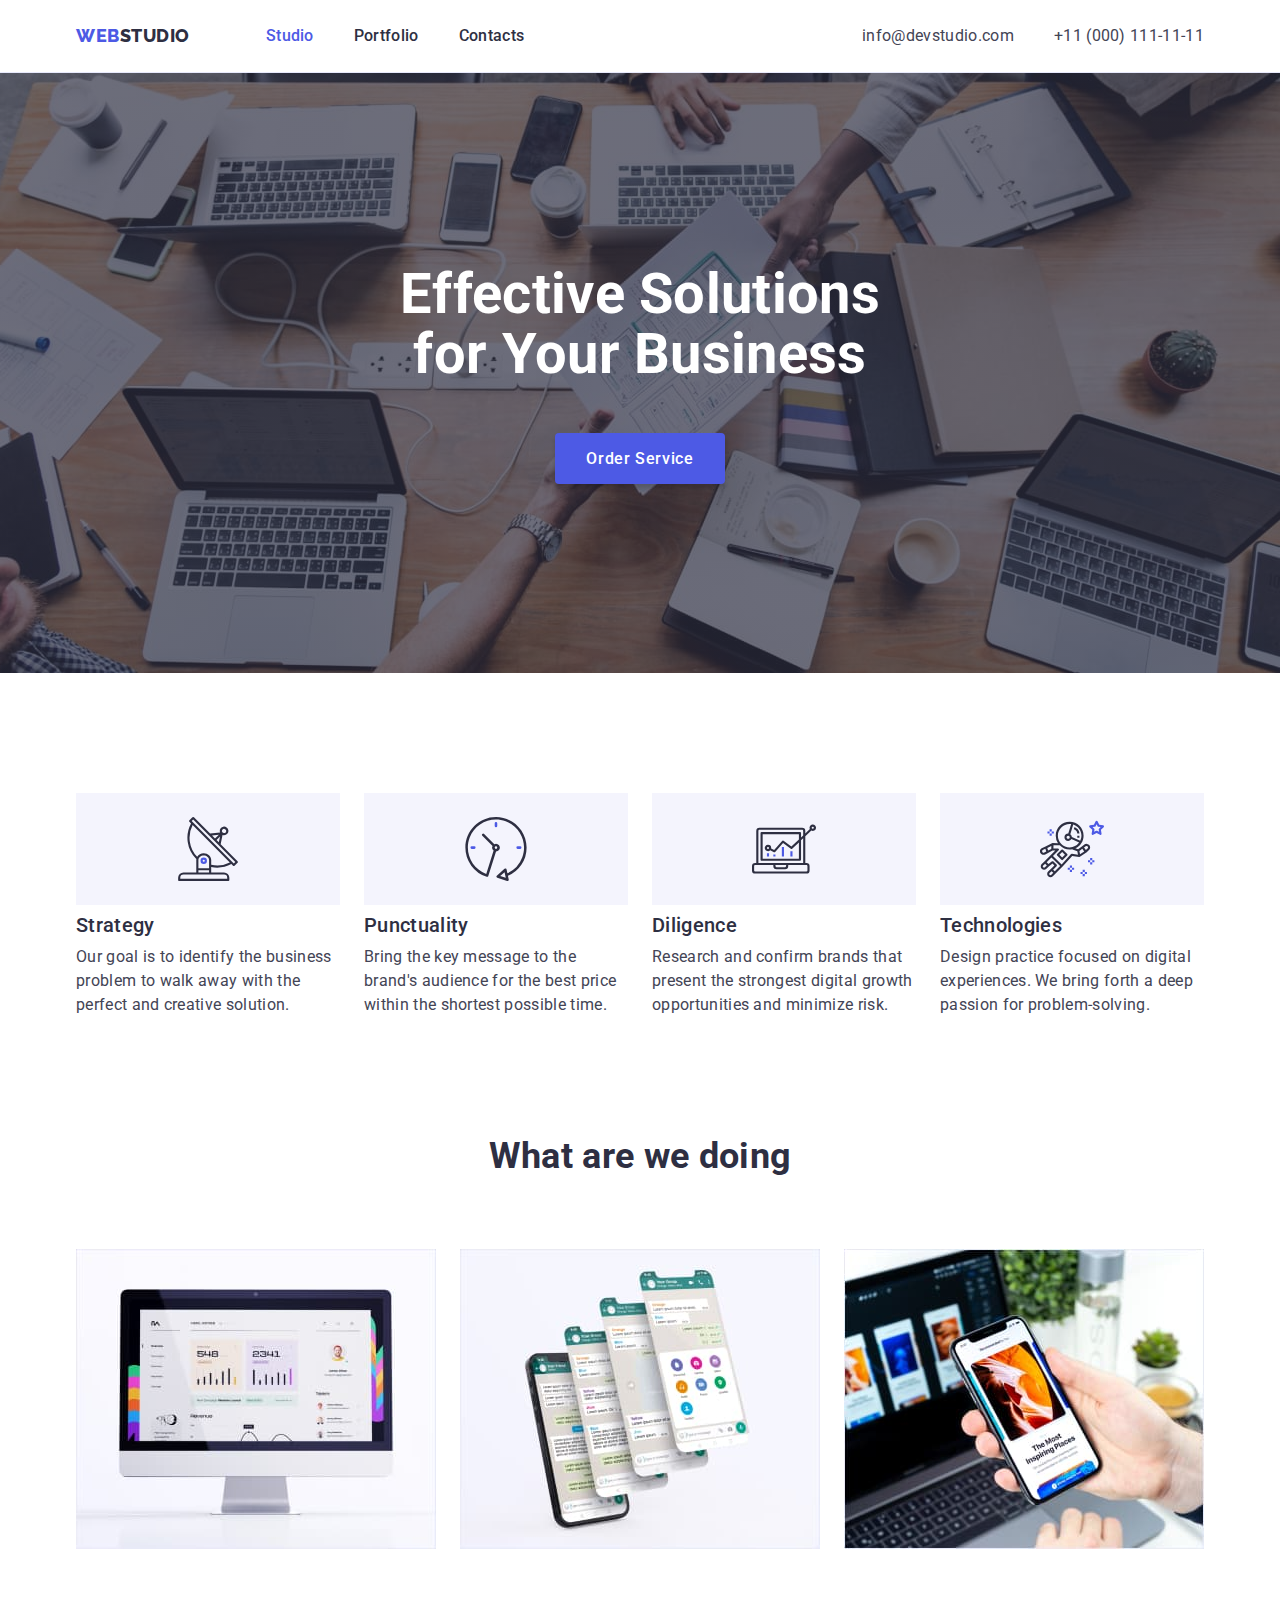
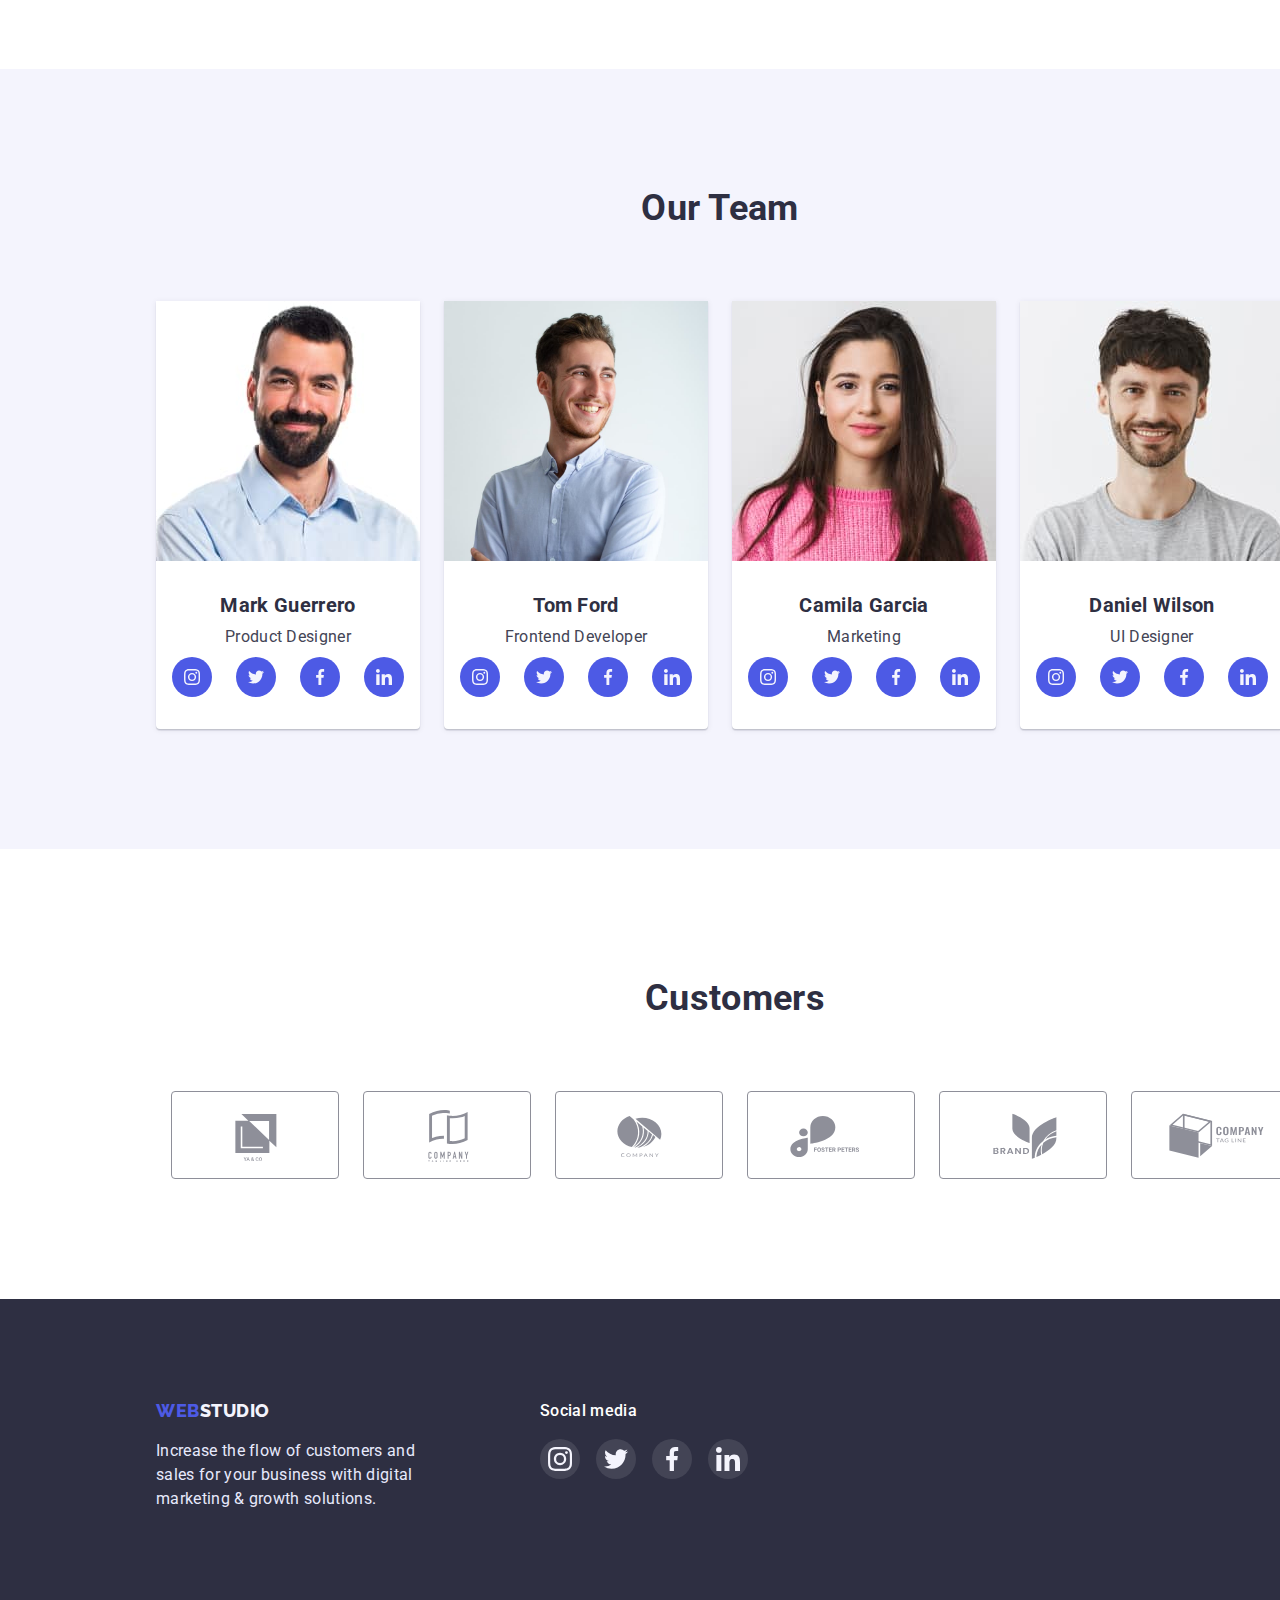
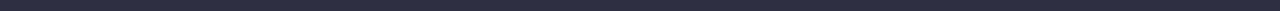
==== index.html @ a512b82d "link in prtfolio work" ====
<!DOCTYPE html>
<html lang="en">
  <head>
    <meta charset="UTF-8" />
    <meta http-equiv="X-UA-Compatible" content="IE=edge" />
    <meta name="viewport" content="width=device-width, initial-scale=1.0" />
    <title>Document</title>
    <link
      rel="stylesheet"
      href="https://cdnjs.cloudflare.com/ajax/libs/modern-normalize/1.1.0/modern-normalize.min.css"
      integrity="sha512-wpPYUAdjBVSE4KJnH1VR1HeZfpl1ub8YT/NKx4PuQ5NmX2tKuGu6U/JRp5y+Y8XG2tV+wKQpNHVUX03MfMFn9Q=="
      crossorigin="anonymous"
      referrerpolicy="no-referrer"
    />
    <link rel="stylesheet" href="./css/styles.css" />
    <link rel="preconnect" href="https://fonts.googleapis.com" />
    <link rel="preconnect" href="https://fonts.gstatic.com" crossorigin />
    <link
      href="https://fonts.googleapis.com/css2?family=Raleway:wght@800&family=Roboto:wght@400;500;700;800;900&display=swap"
      rel="stylesheet"
    />
  </head>
  <body>
    <header>
      <div class="container header">
        <nav class="item">
          <a href="./index.html" class="logo"
            ><span class="logo-web">Web</span>Studio
          </a>

          <ul class="navs list">
            <li><a href="./index.html" class="nav active">Studio</a></li>
            <li><a href="./portfolio.html" class="nav">Portfolio</a></li>
            <li><a href="" class="nav">Contacts</a></li>
          </ul>
        </nav>
        <ul class="contacts list">
          <li>
            <a href="mailto:info@devstudio.com" class="contact"
              >info@devstudio.com</a
            >
          </li>
          <li>
            <a href="tel:+110001111111" class="contact">+11 (000) 111-11-11</a>
          </li>
        </ul>
      </div>
    </header>
    <main>
      <!-- Hero -->
      <section class="hero-section">
        <div class="container">
          <h1 class="hero-title">Effective Solutions for Your Business</h1>
          <button type="button" class="hero btn">Order Service</button>
        </div>
      </section>

      <!-- Переваги -->
      <section class="features">
        <div class="container">
          <h2 class="ghost-title">Our advantages</h2>
          <ul class="list feature-list">
            <li class="feature">
              <div class="thumb">
                <svg class="icon">
                  <use href="./images/icons.svg#icon-antenna"></use>
                </svg>
              </div>
              <h3 class="feature-title">Strategy</h3>
              <p class="feature-descr">
                Our goal is to identify the business problem to walk away with
                the perfect and creative solution.
              </p>
            </li>
            <li class="feature">
              <div class="thumb">
                <svg class="icon">
                  <use href="./images/icons.svg#icon-clock"></use>
                </svg>
              </div>
              <h3 class="feature-title">Punctuality</h3>
              <p class="feature-descr">
                Bring the key message to the brand's audience for the best price
                within the shortest possible time.
              </p>
            </li>
            <li class="feature">
              <div class="thumb">
                <svg class="icon">
                  <use href="./images/icons.svg#icon-diagram"></use>
                </svg>
              </div>
              <h3 class="feature-title">Diligence</h3>
              <p class="feature-descr">
                Research and confirm brands that present the strongest digital
                growth opportunities and minimize risk.
              </p>
            </li>
            <li class="feature">
              <div class="thumb">
                <svg class="icon">
                  <use href="./images/icons.svg#icon-astronaut"></use>
                </svg>
              </div>
              <h3 class="feature-title">Technologies</h3>
              <p class="feature-descr">
                Design practice focused on digital experiences. We bring forth a
                deep passion for problem-solving.
              </p>
            </li>
          </ul>
        </div>
      </section>

      <!-- Чим ми займаємось -->
      <section class="activity">
        <div class="container">
          <h2 class="section-title">What are we doing</h2>
          <ul class="list activity-list">
            <li>
              <img
                src="./images/Rectangle71.jpg"
                alt="Робота за комп'ютером"
                width="360"
              />
            </li>
            <li class="img">
              <img
                src="./images/Rectangle71(1).jpg"
                alt="Робота з різними девайсами"
                width="360"
              />
            </li>
            <li class="img">
              <img
                src="./images/Rectangle71(2).jpg"
                alt="Робота з кольорами"
                width="360"
              />
            </li>
          </ul>
        </div>
      </section>

      <!-- Наша команда -->
      <section class="workers">
        <div class="container">
          <h2 class="section-title">Our Team</h2>
          <ul class="list worker-list">
            <li class="worker">
              <img
                src="./images/workers/mark.jpg"
                alt="Mark Guerrero"
                width="264"
              />
              <div class="worker-details">
                <h3 class="name">Mark Guerrero</h3>
                <p class="position">Product Designer</p>
                <ul class="list socials">
                  <li class="social-button">
                    <a href="" class="icon-link">
                      <svg class="social-icon">
                        <use href="./images/icons.svg#icon-instagram"></use>
                      </svg>
                    </a>
                  </li>
                  <li class="social-button">
                    <a href="" class="icon-link">
                      <svg class="social-icon">
                        <use href="./images/icons.svg#icon-twitter"></use>
                      </svg>
                    </a>
                  </li>
                  <li class="social-button">
                    <a href="" class="icon-link">
                      <svg class="social-icon">
                        <use href="./images/icons.svg#icon-facebook"></use>
                      </svg>
                    </a>
                  </li>
                  <li class="social-button">
                    <a href="" class="icon-link">
                      <svg class="social-icon">
                        <use href="./images/icons.svg#icon-linkedin"></use>
                      </svg>
                    </a>
                  </li>
                </ul>
              </div>
            </li>
            <li class="worker">
              <img
                src="./images/workers/tom.jpg"
                alt="Tom Ford"
                width="264"
                height="260"
              />
              <div class="worker-details">
                <h3 class="name">Tom Ford</h3>
                <p class="position">Frontend Developer</p>
                <ul class="list socials">
                  <li class="social-button">
                    <a href="" class="icon-link">
                      <svg class="social-icon">
                        <use href="./images/icons.svg#icon-instagram"></use>
                      </svg>
                    </a>
                  </li>
                  <li class="social-button">
                    <a href="" class="icon-link">
                      <svg class="social-icon">
                        <use href="./images/icons.svg#icon-twitter"></use>
                      </svg>
                    </a>
                  </li>
                  <li class="social-button">
                    <a href="" class="icon-link">
                      <svg class="social-icon">
                        <use href="./images/icons.svg#icon-facebook"></use>
                      </svg>
                    </a>
                  </li>
                  <li class="social-button">
                    <a href="" class="icon-link">
                      <svg class="social-icon">
                        <use href="./images/icons.svg#icon-linkedin"></use>
                      </svg>
                    </a>
                  </li>
                </ul>
              </div>
            </li>
            <li class="worker">
              <img
                src="./images/workers/camilla.jpg"
                alt="Camila Garcia"
                width="264"
              />
              <div class="worker-details">
                <h3 class="name">Camila Garcia</h3>
                <p class="position">Marketing</p>
                <ul class="list socials">
                  <li class="social-button">
                    <a href="" class="icon-link">
                      <svg class="social-icon">
                        <use href="./images/icons.svg#icon-instagram"></use>
                      </svg>
                    </a>
                  </li>
                  <li class="social-button">
                    <a href="" class="icon-link">
                      <svg class="social-icon">
                        <use href="./images/icons.svg#icon-twitter"></use>
                      </svg>
                    </a>
                  </li>
                  <li class="social-button">
                    <a href="" class="icon-link">
                      <svg class="social-icon">
                        <use href="./images/icons.svg#icon-facebook"></use>
                      </svg>
                    </a>
                  </li>
                  <li class="social-button">
                    <a href="" class="icon-link">
                      <svg class="social-icon">
                        <use href="./images/icons.svg#icon-linkedin"></use>
                      </svg>
                    </a>
                  </li>
                </ul>
              </div>
            </li>
            <li class="worker">
              <img
                src="./images/workers/daniel.jpg"
                alt="Daniel Wilson"
                width="264"
              />
              <div class="worker-details">
                <h3 class="name">Daniel Wilson</h3>
                <p class="position">UI Designer</p>
                <ul class="list socials">
                  <li class="social-button">
                    <a href="" class="icon-link">
                      <svg class="social-icon">
                        <use href="./images/icons.svg#icon-instagram"></use>
                      </svg>
                    </a>
                  </li>
                  <li class="social-button">
                    <a href="" class="icon-link">
                      <svg class="social-icon">
                        <use href="./images/icons.svg#icon-twitter"></use>
                      </svg>
                    </a>
                  </li>
                  <li class="social-button">
                    <a href="" class="icon-link">
                      <svg class="social-icon">
                        <use href="./images/icons.svg#icon-facebook"></use>
                      </svg>
                    </a>
                  </li>
                  <li class="social-button">
                    <a href="" class="icon-link">
                      <svg class="social-icon">
                        <use href="./images/icons.svg#icon-linkedin"></use>
                      </svg>
                    </a>
                  </li>
                </ul>
              </div>
            </li>
          </ul>
        </div>
      </section>
      <section class="customers">
        <div class="container">
          <h2 class="section-title">Customers</h2>
          <ul class="list customer-list">
            <li class="customer-list-item">
              <a href="" class="customer-btn">
                <svg class="customer-icon">
                  <use href="./images/icons.svg#icon-logo1"></use>
                </svg>
              </a>
            </li>
            <li class="customer-list-item">
              <a href="" class="customer-btn">
                <svg class="customer-icon">
                  <use href="./images/icons.svg#icon-logo2"></use>
                </svg>
              </a>
            </li>
            <li class="customer-list-item">
              <a href="" class="customer-btn">
                <svg class="customer-icon">
                  <use href="./images/icons.svg#icon-logo3"></use>
                </svg>
              </a>
            </li>
            <li class="customer-list-item">
              <a href="" class="customer-btn">
                <svg class="customer-icon">
                  <use href="./images/icons.svg#icon-logo4"></use>
                </svg>
              </a>
            </li>
            <li class="customer-list-item">
              <a href="" class="customer-btn">
                <svg class="customer-icon">
                  <use href="./images/icons.svg#icon-logo5"></use>
                </svg>
              </a>
            </li>
            <li class="customer-list-item">
              <a href="" class="customer-btn">
                <svg class="customer-icon">
                  <use href="./images/icons.svg#icon-logo6"></use>
                </svg>
              </a>
            </li>
          </ul>
        </div>
      </section>
    </main>
    <!-- Футер -->
    <footer class="footer">
      <div class="container footer-wrap">
        <div>
          <a href="./index.html" class="logo light"
            ><span class="logo-web">Web</span>Studio</a
          >
          <p class="footer-desc">
            Increase the flow of customers and sales for your business with
            digital marketing & growth solutions.
          </p>
        </div>
        <div>
          <h2 class="social-title">Social media</h2>
          <ul class="list footer-socials">
            <li class="footer-social-button">
              <a href="" class="icon-link">
                <svg class="footer-social-icon">
                  <use href="./images/icons.svg#icon-instagram"></use>
                </svg>
              </a>
            </li>
            <li class="footer-social-button">
              <a href="" class="icon-link">
                <svg class="footer-social-icon">
                  <use href="./images/icons.svg#icon-twitter"></use>
                </svg>
              </a>
            </li>
            <li class="footer-social-button">
              <a href="" class="icon-link">
                <svg class="footer-social-icon">
                  <use href="./images/icons.svg#icon-facebook"></use>
                </svg>
              </a>
            </li>
            <li class="footer-social-button">
              <a href="" class="icon-link">
                <svg class="footer-social-icon">
                  <use href="./images/icons.svg#icon-linkedin"></use>
                </svg>
              </a>
            </li>
          </ul>
        </div>
      </div>
    </footer>
  </body>
</html>
---- css/styles.css ----
html {
  box-sizing: border-box;
}

*,
*::before,
*::after {
  box-sizing: inherit;
}

:root {
  --primary-text-color: #2e2f42;
  --secondary-text-color: #434455;
  --accent-color: #4d5ae5;
  --cloud: #f4f4fd;
  --dark-bcg: #2e2f42;
  --btn-primary-color: #f5f4fa;
  /* --bcg-color: #e5e5e5; */
  --white: #ffffff;
}

body {
  background-color: var(--white);
  color: var(--primary-text-color);
  font-family: "Roboto", sans-serif;
  letter-spacing: 0.02em;
  margin: 0;
}

h1,
h2,
h3,
h4,
h5,
h6,
p {
  margin: 0;
}

img {
  display: flex;
  max-width: 100%;
}
.container {
  width: 1158px;
  padding-left: 15px;
  padding-right: 15px;
  margin: 0 auto;
  align-items: center;
}

.container > .item {
  display: flex;
  align-items: center;
}

.logo {
  color: var(--primary-text-color);
  font-family: "Raleway", sans-serif;
  letter-spacing: 0.03em;
  font-weight: 800;
  font-size: 18px;
  line-height: 1.33;
  text-decoration: none;
  text-transform: uppercase;
  margin-right: 76px;
}

.logo.light {
  color: var(--cloud);
}

.logo-web {
  color: var(--accent-color);
}

.list {
  list-style-type: none;
  margin: 0;
  padding: 0;
}

header {
  border-bottom: 1px solid #e7e9fc;
  box-shadow: 0px 2px 1px rgba(46, 47, 66, 0.08),
    0px 1px 1px rgba(46, 47, 66, 0.16), 0px 1px 6px rgba(46, 47, 66, 0.08);
}

.container.header {
  display: flex;
}

.nav {
  color: var(--primary-text-color);
  font-weight: 500;
  font-size: 16px;
  line-height: 1.5;
  text-decoration: none;

  display: block;
  padding-top: 24px;
  padding-bottom: 24px;
}

.navs.list :not(:last-child) {
  margin-right: 40px;
}

.navs.list {
  display: flex;
}

.contact {
  color: var(--secondary-text-color);
  font-weight: 400;
  font-size: 16px;
  line-height: 1.5;
  text-decoration: none;
  padding-top: 24px;
  padding-bottom: 24px;
}

.contacts.list {
  display: flex;
  margin-left: auto;
}

.contacts.list :not(:first-child) {
  margin-left: 40px;
}

.nav:hover,
.nav:focus,
.contact:hover,
.contact:focus {
  color: var(--accent-color);
}

.nav.active {
  color: var(--accent-color);
}

.hero-section {
  height: 600px;
  max-width: 1440px;

  padding-top: 192px;
  padding-bottom: 192px;
  margin: 0 auto;
  background-image: linear-gradient(
      rgba(46, 47, 66, 0.7),
      rgba(46, 47, 66, 0.7)
    ),
    url(../images/people-office.jpg);

  background-color: var(--dark-bcg);
  background-size: cover;
  background-repeat: no-repeat;
  background-position: center;

  text-align: center;
}

.hero-title {
  color: var(--white);

  font-weight: 700;
  font-size: 56px;
  line-height: 1.07;
  text-align: center;

  width: 492px;
  margin-left: auto;
  margin-right: auto;
  margin-bottom: 48px;
}

.thumb {
  background-color: var(--cloud);
  width: 264px;
  height: 112px;
  padding: 24px 100px;
  margin-bottom: 8px;
}

.icon {
  width: 64px;
  height: 64px;
}

.features {
  padding: 120px 0;
}

.feature {
  max-width: 264px;
  min-height: 104px;
}

.list.feature-list {
  display: flex;
}

.feature-title {
  font-weight: 500;
  font-size: 20px;
  line-height: 1.2;

  margin-bottom: 8px;
}

.feature-descr {
  color: var(--secondary-text-color);
  font-size: 16px;
  line-height: 1.5;
}

.list.feature-list .feature + .feature {
  margin-left: 24px;
}

.section-title {
  font-weight: 700;
  font-size: 36px;
  line-height: 1.11;
  text-align: center;

  margin-bottom: 72px;
}

.workers {
  background-color: var(--cloud);
  padding: 120px 0;
  min-width: 1440px;
}

.list.activity-list {
  display: flex;
  column-gap: 24px;
}

.activity {
  padding-bottom: 120px;
}

.worker {
  background: var(--white);
  box-shadow: 0px 1px 6px rgba(46, 47, 66, 0.08),
    0px 1px 1px rgba(46, 47, 66, 0.16), 0px 2px 1px rgba(46, 47, 66, 0.08);
  border-radius: 0px 0px 4px 4px;

  flex-basis: calc((100% - 72px) / 4);
  text-align: center;
}

.worker-details {
  padding: 32px 16px;
}

.list.worker-list {
  display: flex;
  column-gap: 24px;
}

.icon-link {
  width: 100%;
  height: 100%;
  display: block;
}

.socials {
  display: flex;
  margin-top: 8px;
  gap: 24px;
}

.social-button {
  background-color: var(--accent-color);
  border-radius: 50%;
  width: 40px;
  height: 40px;
  cursor: pointer;
}

.social-button:hover,
.social-button:focus {
  background-color: #404bbf;
}

.social-icon {
  height: 100%;
  width: 100%;
  padding: 12px;
}

.name {
  font-weight: 700;
  font-size: 20px;
  line-height: 1.2;
}

.position {
  color: var(--secondary-text-color);
  font-size: 16px;
  line-height: 1.5;

  margin-top: 8px;
}

.customers {
  padding: 130px 156px 120px;
}

.customer-list-item {
  flex-basis: calc((100% - 120px) / 6);
  height: 88px;
  fill: #8e8f99;
}

.customer-btn {
  width: 100%;
  height: 100%;
  border: 1px solid #8e8f99;
  border-radius: 4px;
  display: flex;
  justify-content: center;
  align-items: center;
  cursor: pointer;
}

.customer-icon {
  fill: #8e8f99;
  width: 104px;
  height: 56px;
}

.customer-btn:is(:hover, :focus) {
  border-color: #404bbf;
}

.customer-btn:is(:hover, :focus) .customer-icon {
  fill: #404bbf;
}

.customer-list {
  display: flex;
  gap: 24px;
}

.footer-wrap {
  display: flex;
  align-items: flex-start;
  gap: 120px;
}

.social-title {
  font-weight: 500;
  font-size: 16px;
  line-height: 1.5;
}

.footer-socials {
  display: flex;
  margin-top: 16px;
  gap: 16px;
}

.footer-social-button {
  background-color: rgba(255, 255, 255, 0.1);
  border-radius: 50%;
  width: 40px;
  height: 40px;
  cursor: pointer;
}

.footer-social-button:hover,
.footer-social-button:focus {
  background-color: #31d0aa;
}

.footer-social-icon {
  fill: var(--cloud);
  width: 100%;
  height: 100%;
  padding: 8px;
}

.footer {
  background-color: var(--dark-bcg);
  color: #ffffff;
  min-width: 1440px;
  padding: 100px 0px;
}

.footer-desc {
  color: #e7e9fc;

  font-size: 16px;
  line-height: 1.5;

  width: 264px;
  height: 72px;
  margin-top: 16px;
}

/* portfolio */

.btn.hero {
  font-weight: 500;
  font-size: 16px;
  line-height: 1.2;
  letter-spacing: 0.04em;
  background-color: var(--accent-color);
  color: var(--white);

  width: 170px;
  height: 51px;
  margin-left: auto;
  margin-right: auto;
  box-shadow: 0px 4px 4px rgba(0, 0, 0, 0.15);
  border-radius: 4px;
}

.btn.hero:hover {
  background-color: #404bbf;
}

.btn.btn-filter {
  color: var(--accent-color);
  background-color: var(--btn-primary-color);
  font-weight: 500;
  font-size: 16px;
  line-height: 1.62;
  text-align: center;
  letter-spacing: 0.03em;
  border: 1px solid #e7e9fc;

  width: fit-content;
  height: 48px;
  padding: 6px 22px;
}

.btn-filter:hover,
.btn-filter:focus {
  background-color: var(--accent-color);
  color: var(--btn-primary-color);
  box-shadow: 0px 3px 1px rgba(0, 0, 0, 0.1), 0px 2px 1px rgba(0, 0, 0, 0.08),
    0px 2px 2px rgba(0, 0, 0, 0.12);
  border: 1px solid var(--accent-color);
}

.ghost-title {
  position: absolute;
  width: 1px;
  height: 1px;
  margin: -1px;
  border: 0;
  padding: 0;

  white-space: nowrap;
  clip-path: inset(100%);
  clip: rect(0 0 0 0);
  overflow: hidden;
}

.list.filters {
  display: flex;
  justify-content: center;
  margin-bottom: 72px;
}

.list.filters .item + .item {
  margin-left: 8px;
}

.btn {
  font-family: inherit;
  cursor: pointer;
  border-radius: 4px;
  padding: 0;
  border: 0;
}

.btn:hover,
.btn:focus {
  background-color: var(--accent-color);
  color: var(--cloud);
}

.examples {
  padding-top: 96px;
  padding-bottom: 120px;
}

.list.works-list {
  display: flex;
  flex-wrap: wrap;
  row-gap: 48px;
  column-gap: 24px;
}

.work {
  background-color: var(--white);
  flex-basis: calc((100% - 48px) / 3);
}

.work:hover {
  box-shadow: 0px 1px 6px rgba(46, 47, 66, 0.08),
    0px 1px 1px rgba(46, 47, 66, 0.16), 0px 2px 1px rgba(46, 47, 66, 0.08);
}

.work:nth-child(3n) {
  margin-right: 0;
}

.work:nth-last-child(-n + 3) {
  margin-bottom: 0;
}

.work-details {
  padding-top: 32px;
  padding-bottom: 32px;
  padding-left: 16px;

  border-bottom: 1px solid #e7e9fc;
  border-left: 1px solid #e7e9fc;
  border-right: 1px solid #e7e9fc;
}

.work-title {
  font-weight: 500;
  font-size: 20px;
  line-height: 1.2;
}
.work-type {
  color: var(--secondary-text-color);
  font-size: 16px;
  line-height: 1.5;

  margin-top: 8px;
}

.work-link{
text-decoration: none;
color: currentColor;
}
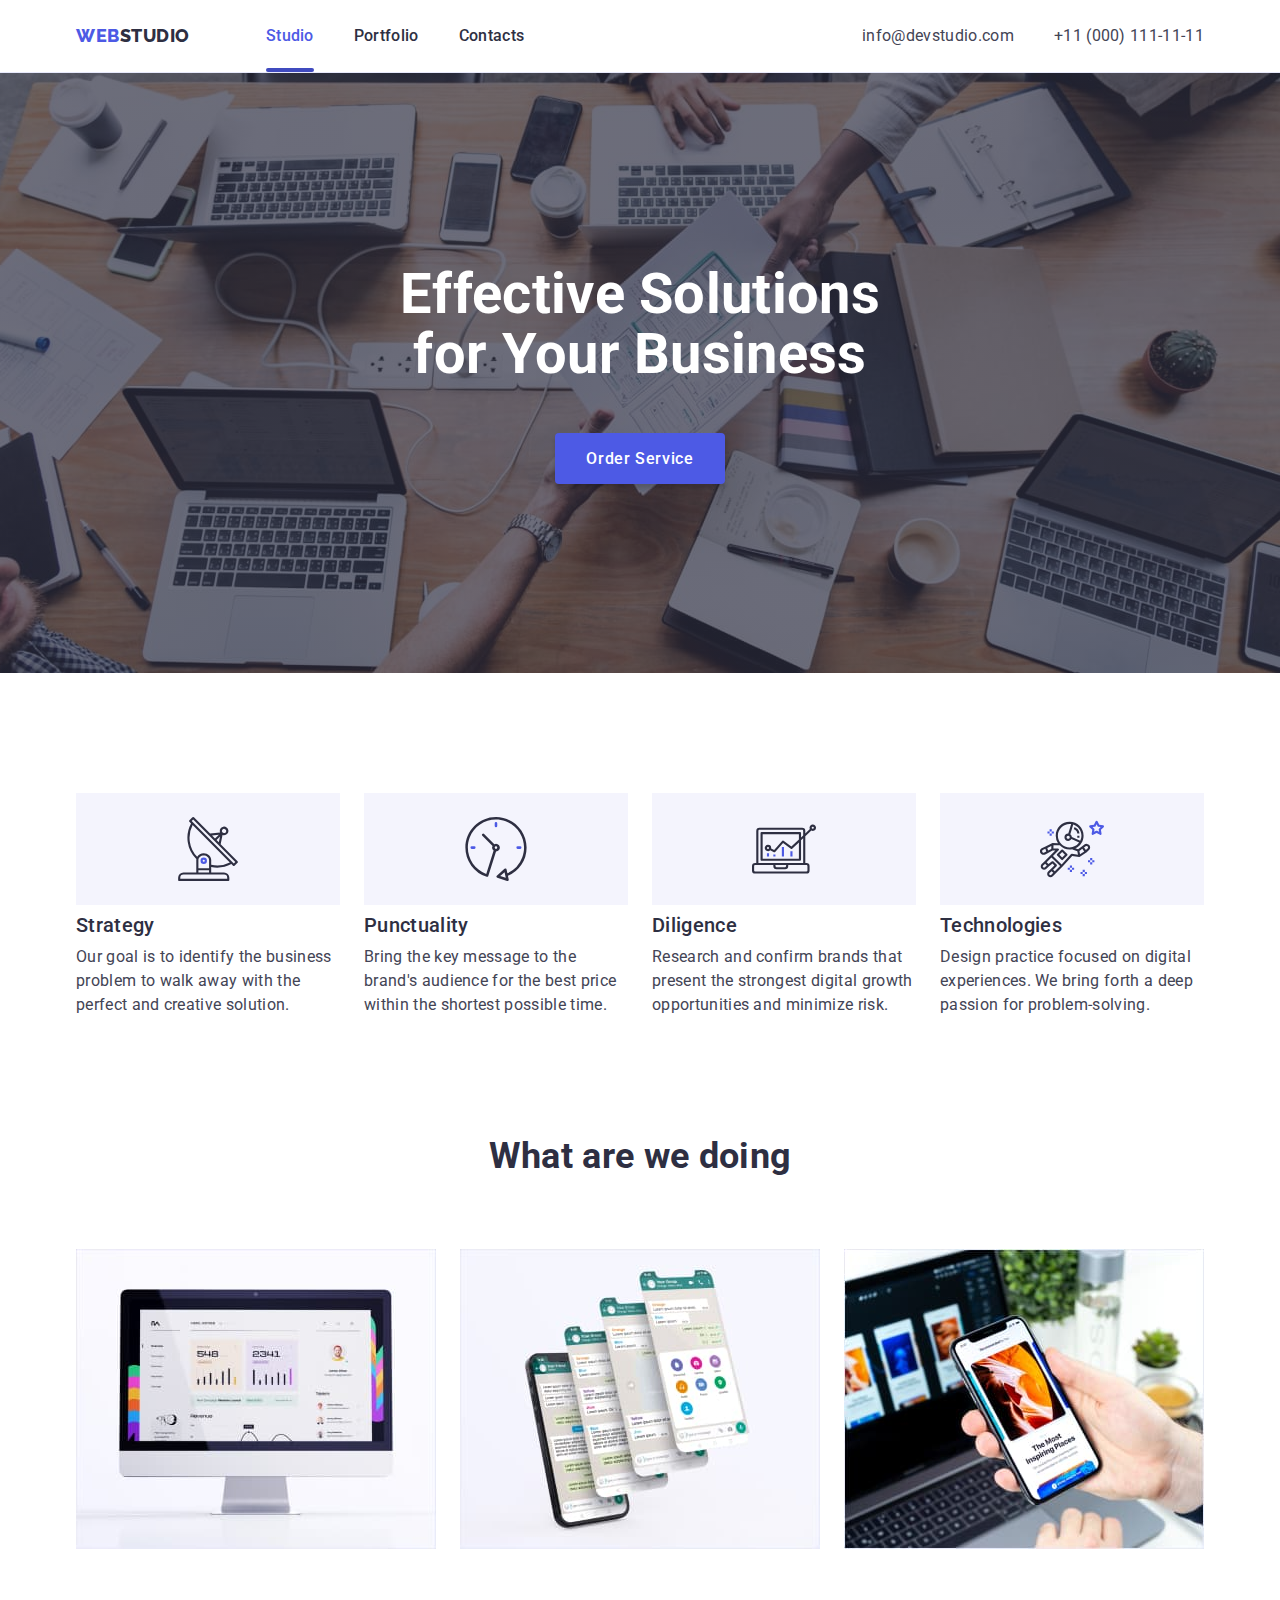
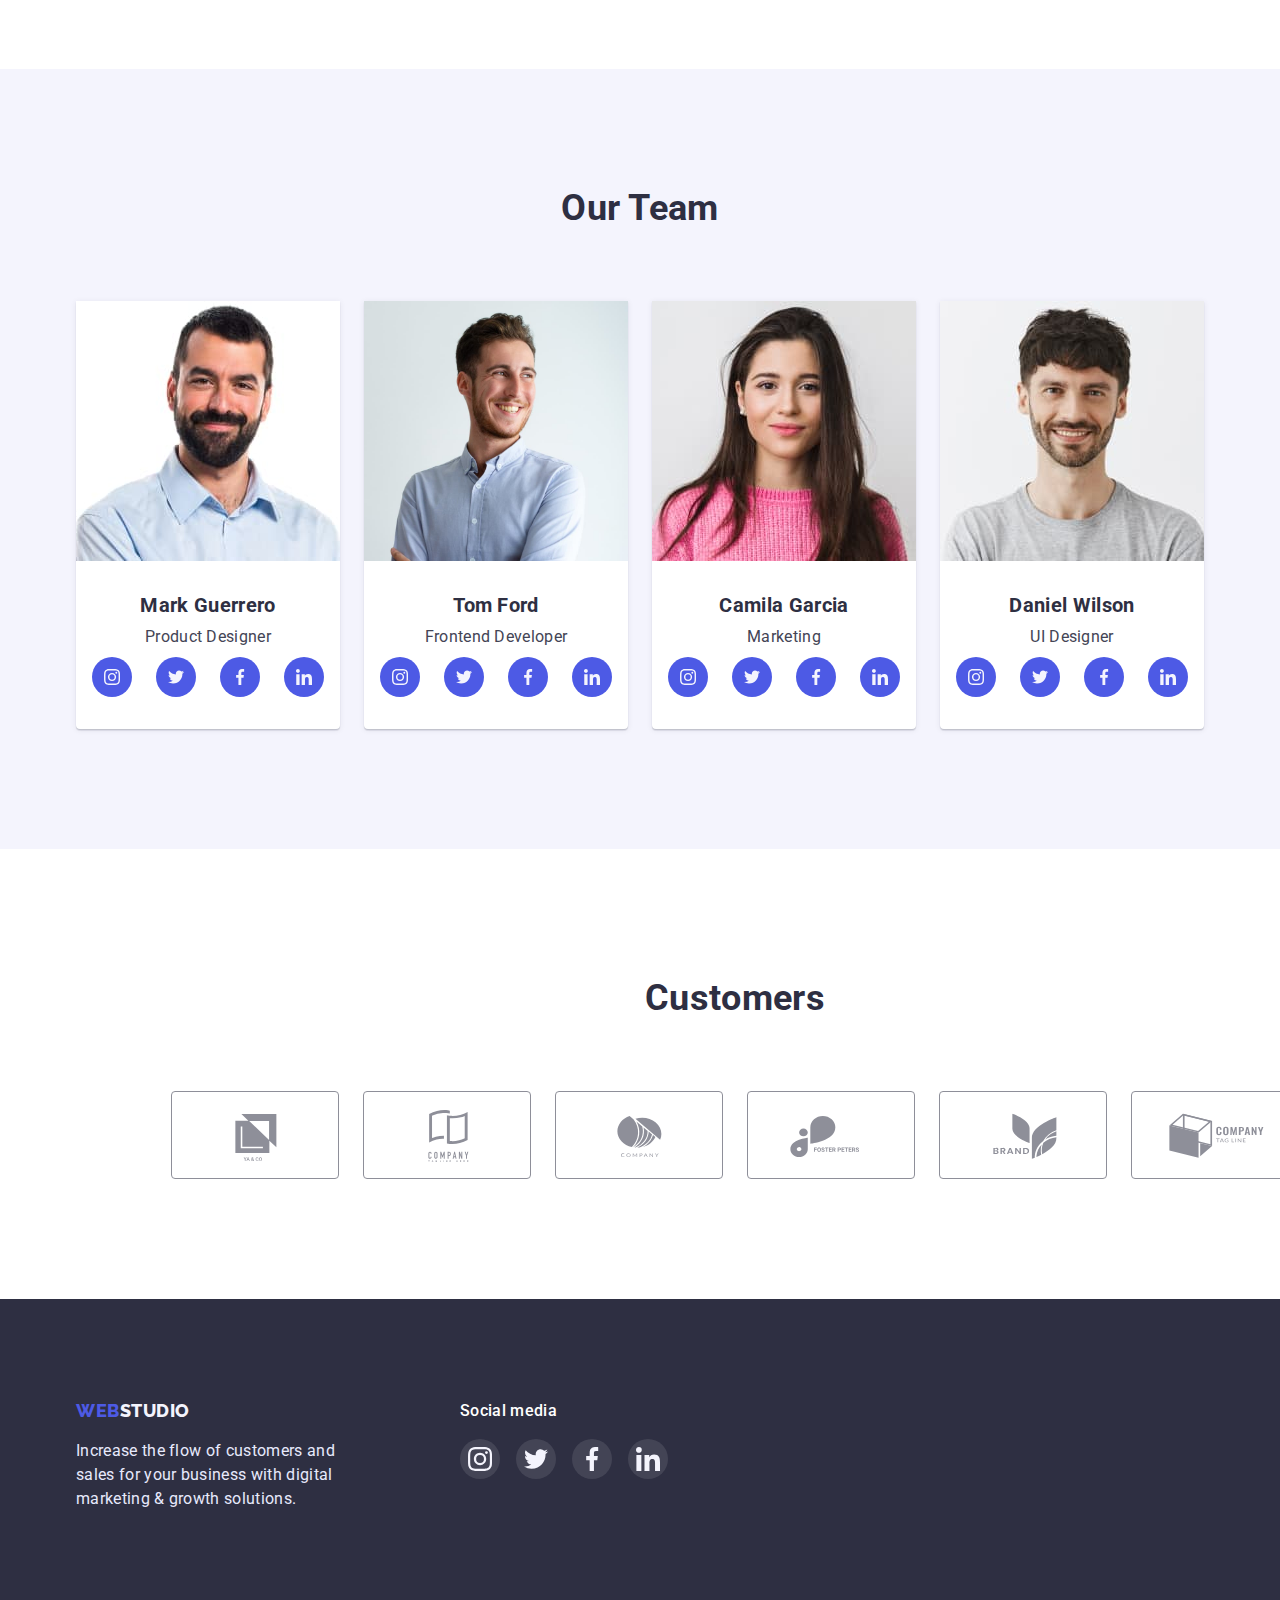
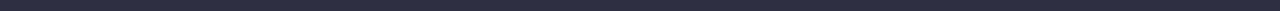
==== commit 0720c40a: "modal" ====
--- a/index.html
+++ b/index.html
@@ -51,7 +51,18 @@
       <section class="hero-section">
         <div class="container">
           <h1 class="hero-title">Effective Solutions for Your Business</h1>
-          <button type="button" class="hero btn">Order Service</button>
+          <button type="button" class="hero btn" data-modal-open>
+            Order Service
+          </button>
+        </div>
+        <div class="backdrop is-hidden" data-modal>
+          <div class="modal">
+            <button type="button" class="close-btn" data-modal-close>
+              <svg class="close-icon">
+                <use href="./images/icons.svg#icon-close"></use>
+              </svg>
+            </button>
+          </div>
         </div>
       </section>
 
@@ -412,5 +423,6 @@
         </div>
       </div>
     </footer>
+    <script src="./js/modal.js"></script>
   </body>
 </html>
--- a/css/styles.css
+++ b/css/styles.css
@@ -17,6 +17,7 @@
   --btn-primary-color: #f5f4fa;
   /* --bcg-color: #e5e5e5; */
   --white: #ffffff;
+  --cubic: cubic-bezier(0.4, 0, 0.2, 1);
 }
 
 body {
@@ -100,6 +101,7 @@
   display: block;
   padding-top: 24px;
   padding-bottom: 24px;
+  transition: color 250ms var(--cubic);
 }
 
 .navs.list :not(:last-child) {
@@ -118,6 +120,7 @@
   text-decoration: none;
   padding-top: 24px;
   padding-bottom: 24px;
+  transition: color 250ms var(--cubic);
 }
 
 .contacts.list {
@@ -138,6 +141,18 @@
 
 .nav.active {
   color: var(--accent-color);
+  position: relative;
+}
+
+.active::after {
+  position: absolute;
+  bottom: 0;
+  content: "";
+  display: block;
+  width: 100%;
+  height: 4px;
+  background: #404bbf;
+  border-radius: 2px;
 }
 
 .hero-section {
@@ -231,7 +246,7 @@
 .workers {
   background-color: var(--cloud);
   padding: 120px 0;
-  min-width: 1440px;
+  width: 100%;
 }
 
 .list.activity-list {
@@ -280,6 +295,7 @@
   width: 40px;
   height: 40px;
   cursor: pointer;
+  transition: background-color 250ms var(--cubic);
 }
 
 .social-button:hover,
@@ -326,12 +342,14 @@
   justify-content: center;
   align-items: center;
   cursor: pointer;
+  transition: border-color 250ms var(--cubic);
 }
 
 .customer-icon {
   fill: #8e8f99;
   width: 104px;
   height: 56px;
+  transition: fill 250ms var(--cubic);
 }
 
 .customer-btn:is(:hover, :focus) {
@@ -371,6 +389,7 @@
   width: 40px;
   height: 40px;
   cursor: pointer;
+  transition: background-color 250ms var(--cubic);
 }
 
 .footer-social-button:hover,
@@ -388,7 +407,7 @@
 .footer {
   background-color: var(--dark-bcg);
   color: #ffffff;
-  min-width: 1440px;
+  width: 100%;
   padding: 100px 0px;
 }
 
@@ -419,10 +438,74 @@
   margin-right: auto;
   box-shadow: 0px 4px 4px rgba(0, 0, 0, 0.15);
   border-radius: 4px;
+  transition: background-color 250ms var(--cubic);
 }
 
 .btn.hero:hover {
   background-color: #404bbf;
+}
+
+.backdrop {
+  position: fixed;
+  top: 0;
+  left: 0;
+  background-color: rgba(46, 47, 66, 0.4);
+  width: 100%;
+  height: 100%;
+  opacity: 1;
+  transition: opacity 250ms var(--cubic);
+}
+
+.is-hidden {
+  visibility: hidden;
+  opacity: 0;
+  pointer-events: none;
+}
+
+.modal {
+  position: absolute;
+  left: 50%;
+  top: 50%;
+  min-width: 408px;
+  min-height: 576px;
+
+  padding: 24px;
+
+  background: #fcfcfc;
+  box-shadow: 0px 1px 1px rgba(0, 0, 0, 0.14), 0px 1px 3px rgba(0, 0, 0, 0.12),
+    0px 2px 1px rgba(0, 0, 0, 0.2);
+  border-radius: 4px;
+
+  opacity: 1;
+  transform: translate(-50%, -50%) scale(1);
+  transition: transform 250ms var(--cubic), opacity 250ms var(--cubic);
+}
+
+.backdrop.is-hidden .modal {
+  opacity: 0;
+  transform: translate(-50%, -50%) scale(0.5);
+}
+
+.close-btn {
+  position: absolute;
+  top: 24px;
+  right: 24px;
+
+  width: 24px;
+  height: 24px;
+  text-align: center;
+  padding: 6px;
+
+  border-radius: 50%;
+  background: #e7e9fc;
+  border: 1px solid rgba(0, 0, 0, 0.1);
+  cursor: pointer;
+}
+
+.close-icon {
+  width: 8px;
+  height: 8px;
+  margin-bottom: 5px;
 }
 
 .btn.btn-filter {
@@ -438,6 +521,8 @@
   width: fit-content;
   height: 48px;
   padding: 6px 22px;
+  transition: color 250ms var(--cubic), box-shadow 250ms var(--cubic),
+    background-color 250ms var(--cubic), border 250ms var(--cubic);
 }
 
 .btn-filter:hover,
@@ -502,6 +587,7 @@
 .work {
   background-color: var(--white);
   flex-basis: calc((100% - 48px) / 3);
+  transition: box-shadow 250ms var(--cubic);
 }
 
 .work:hover {
@@ -540,7 +626,34 @@
   margin-top: 8px;
 }
 
-.work-link{
-text-decoration: none;
-color: currentColor;
-}
+.work-link {
+  text-decoration: none;
+  color: currentColor;
+}
+
+.work-thumb {
+  position: relative;
+  overflow: hidden;
+}
+
+.work-overlay {
+  position: absolute;
+  top: 0;
+  left: 0;
+  width: 100%;
+  height: 100%;
+  background-color: var(--accent-color);
+  padding: 40px 32px 0px;
+  transform: translateY(100%);
+  transition: transform 250ms var(--cubic);
+}
+
+.transition-text {
+  font-size: 16px;
+  line-height: 1.5;
+  color: var(--cloud);
+}
+
+.work:hover .work-overlay {
+  transform: translateY(0);
+}
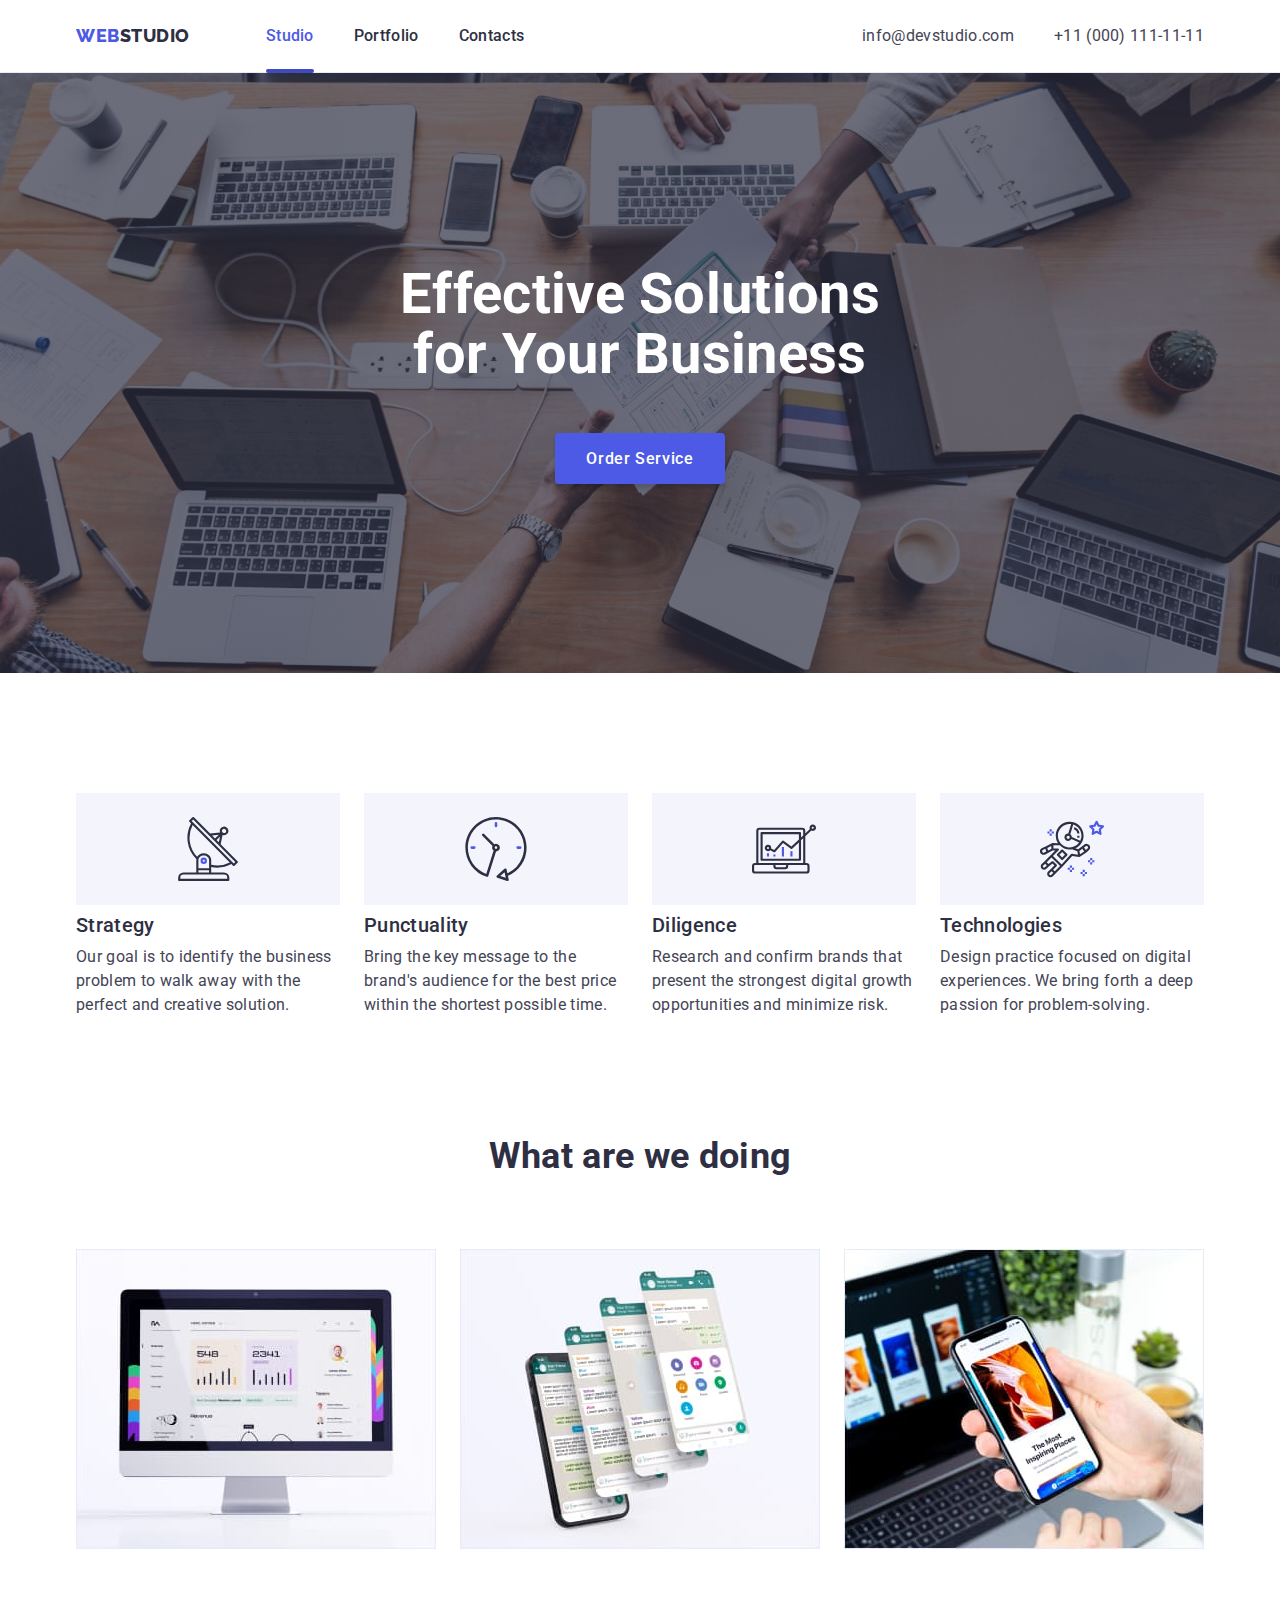
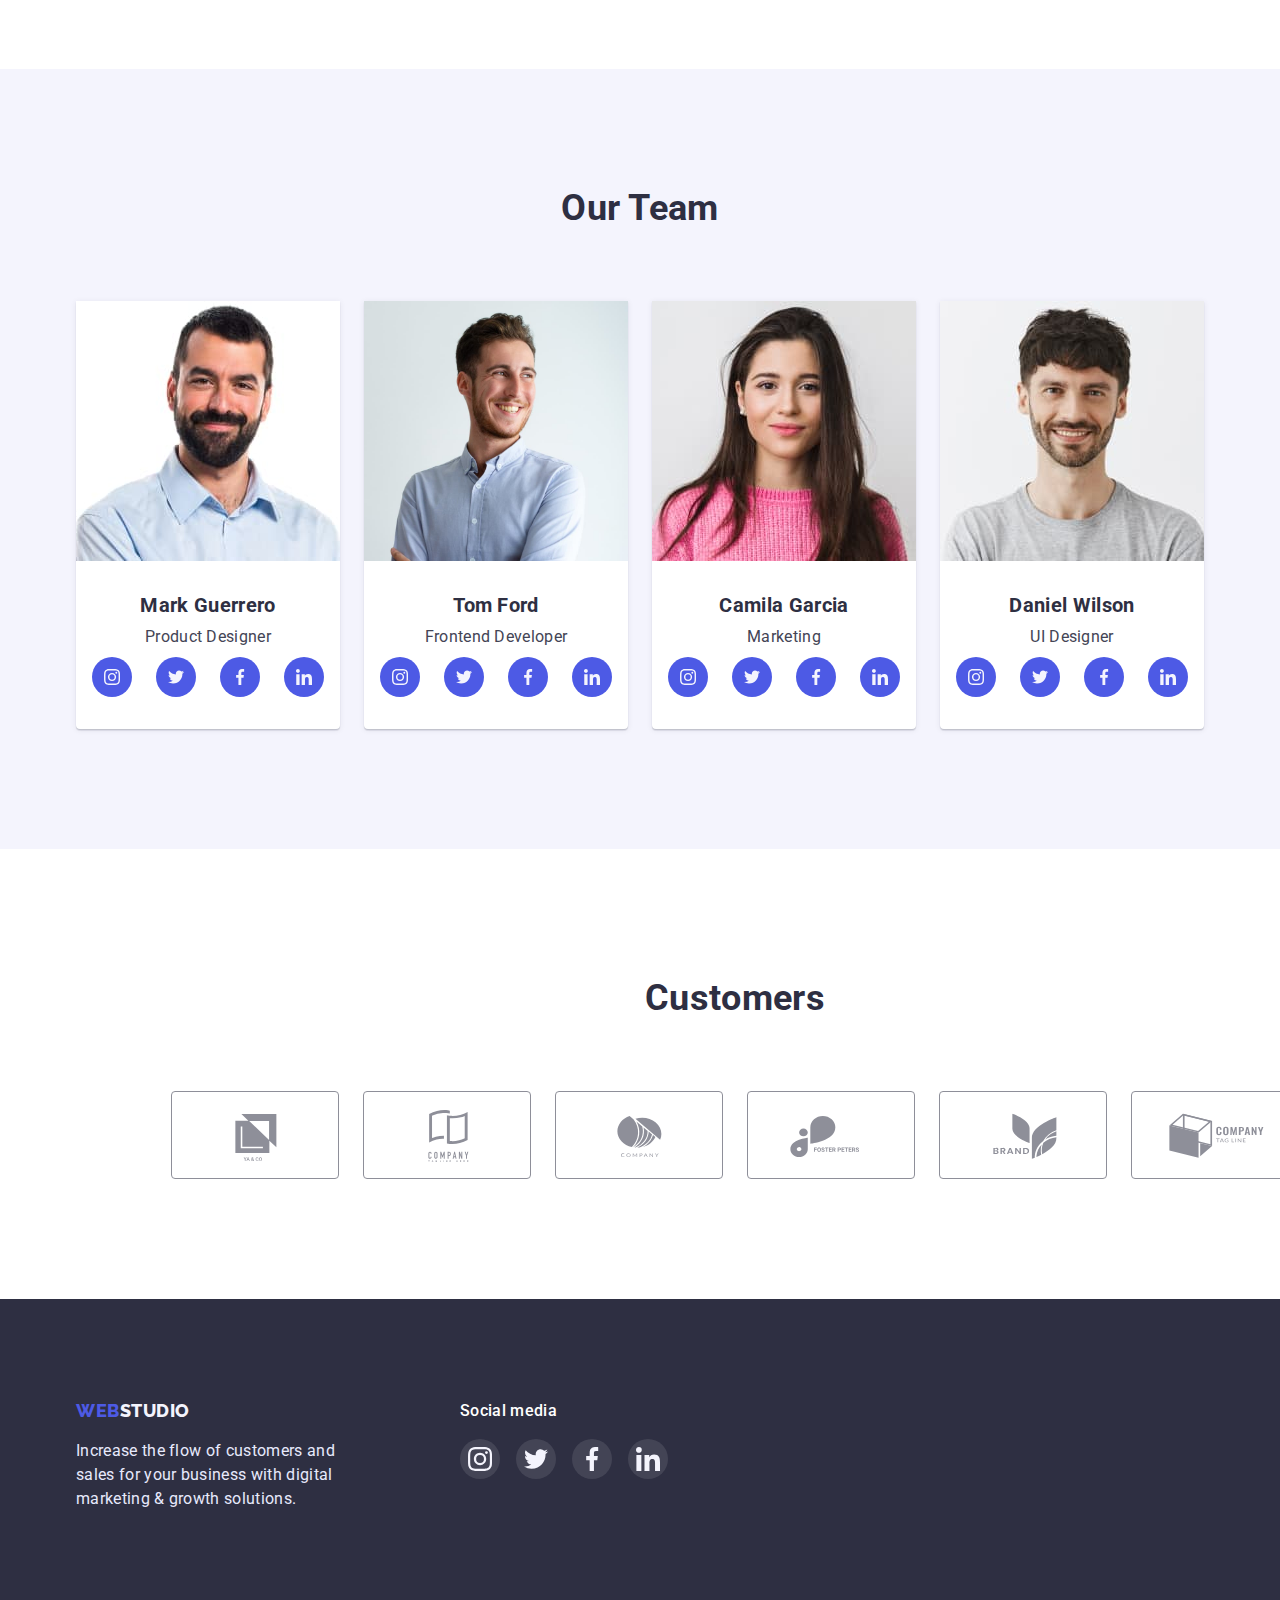
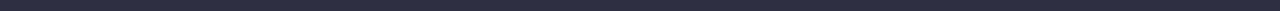
==== commit 46ce42de: "modal-form" ====
--- a/index.html
+++ b/index.html
@@ -62,6 +62,56 @@
                 <use href="./images/icons.svg#icon-close"></use>
               </svg>
             </button>
+            <h2 class="modal-title">
+              Leave your contacts and we will call you back
+            </h2>
+            <form action="" class="form">
+              <div class="form-wrapper">
+                <label class="form-field">
+                  <span class="form-label">Name</span>
+                  <svg class="form-icon">
+                    <use href="./images/icons.svg#icon-person"></use>
+                  </svg>
+                  <input type="text" name="name" class="form-input" />
+                </label>
+                <label class="form-field">
+                  <span class="form-label">Phone</span>
+                  <svg class="form-icon">
+                    <use href="./images/icons.svg#icon-phone"></use>
+                  </svg>
+                  <input type="tel" name="phone" class="form-input" />
+                </label>
+                <label class="form-field">
+                  <span class="form-label">Email</span>
+                  <svg class="form-icon">
+                    <use href="./images/icons.svg#icon-email"></use>
+                  </svg>
+                  <input type="email" name="email" class="form-input" />
+                </label>
+                <label class="form-field">
+                  <span class="form-label">Comment</span>
+                  <textarea
+                    name="comment"
+                    placeholder="Text input"
+                    class="comment"
+                  ></textarea>
+                </label>
+              </div>
+              <label class="checkbox-field">
+                <input
+                  type="checkbox"
+                  name="policy"
+                  class="checkbox"
+                  value="aggreed"
+                  id="police"
+                />
+                <span class="checkbox-label">
+                  I accept the terms and conditions of the
+                  <a href="" class="policy-link">Privacy Policy</a>
+                </span>
+              </label>
+              <button type="submit" class="btn send">Send</button>
+            </form>
           </div>
         </div>
       </section>
--- a/css/styles.css
+++ b/css/styles.css
@@ -146,7 +146,7 @@
 
 .active::after {
   position: absolute;
-  bottom: 0;
+  bottom: -1px;
   content: "";
   display: block;
   width: 100%;
@@ -453,7 +453,7 @@
   width: 100%;
   height: 100%;
   opacity: 1;
-  transition: opacity 250ms var(--cubic);
+  transition: opacity 250ms var(--cubic), visibility 250ms var(--cubic);
 }
 
 .is-hidden {
@@ -491,21 +491,150 @@
   top: 24px;
   right: 24px;
 
+  display: flex;
+  justify-content: center;
+  align-items: center;
+
   width: 24px;
   height: 24px;
-  text-align: center;
-  padding: 6px;
 
   border-radius: 50%;
   background: #e7e9fc;
   border: 1px solid rgba(0, 0, 0, 0.1);
   cursor: pointer;
+
+  transition: backgroun-color 250ms var(--cubic), fill 250ms var(--cubic);
+}
+
+.close-btn:is(:hover, :focus) {
+  background-color: var(--accent-color);
+  fill: var(--white);
 }
 
 .close-icon {
   width: 8px;
   height: 8px;
-  margin-bottom: 5px;
+}
+
+.modal-title {
+  position: absolute;
+  top: 72px;
+  left: 50%;
+
+  transform: translate(-50%);
+  width: 360px;
+
+  font-weight: 500;
+  font-size: 16px;
+  line-height: 1.5;
+  color: var(--primary-text-color);
+}
+
+.form {
+  position: absolute;
+  top: 130px;
+  left: 50%;
+  transform: translate(-50%);
+  text-align: left;
+}
+
+.form-wrapper {
+  display: flex;
+  flex-direction: column;
+  gap: 26px;
+}
+
+.form-input:focus-visible,
+.comment:focus-visible {
+  outline: none;
+}
+
+.form-field:focus-within .form-input,
+.form-field:focus-within .comment,
+.form-field:focus-within .form-icon {
+  border-color: var(--accent-color);
+  fill: var(--accent-color);
+}
+
+.form-field {
+  position: relative;
+}
+
+.form-label {
+  position: absolute;
+  top: -20px;
+  left: 0;
+
+  font-size: 12px;
+  line-height: 1.33;
+  letter-spacing: 0.04em;
+
+  color: #8e8f99;
+}
+
+.form-icon {
+  position: absolute;
+  top: 6px;
+  left: 16px;
+  width: 18px;
+  height: 24px;
+  transition: fill 250ms var(--cubic);
+}
+
+.comment {
+  resize: none;
+  width: 360px;
+  height: 120px;
+  padding: 8px 16px 0px;
+  border: 1px solid rgba(33, 33, 33, 0.2);
+  border-radius: 4px;
+  transition: border-color 250ms var(--cubic);
+}
+
+.comment::placeholder {
+  font-size: 12px;
+  line-height: 1.33;
+  letter-spacing: 0.04em;
+  color: rgba(117, 117, 117, 0.5);
+}
+
+.form-input {
+  width: 360px;
+  padding: 8px 0px 8px 34px;
+  border: 1px solid rgba(33, 33, 33, 0.2);
+  border-radius: 4px;
+  transition: border-color 250ms var(--cubic);
+}
+
+.policy-link {
+  color: var(--accent-color);
+}
+
+.checkbox {
+  margin-top: 16px;
+  margin-bottom: 24px;
+}
+
+.checkbox-label {
+  font-size: 12px;
+  line-height: 1.33;
+  letter-spacing: 0.04em;
+  color: #757575;
+}
+
+.btn.send {
+  width: fit-content;
+  height: 56px;
+  padding: 16px 65px;
+  background: var(--accent-color);
+  box-shadow: 0px 4px 4px rgba(0, 0, 0, 0.15);
+  color: var(--white);
+  font-weight: 500;
+  font-size: 16px;
+  line-height: 1.5;
+  letter-spacing: 0.04em;
+  display: block;
+  margin: 0 auto;
 }
 
 .btn.btn-filter {
